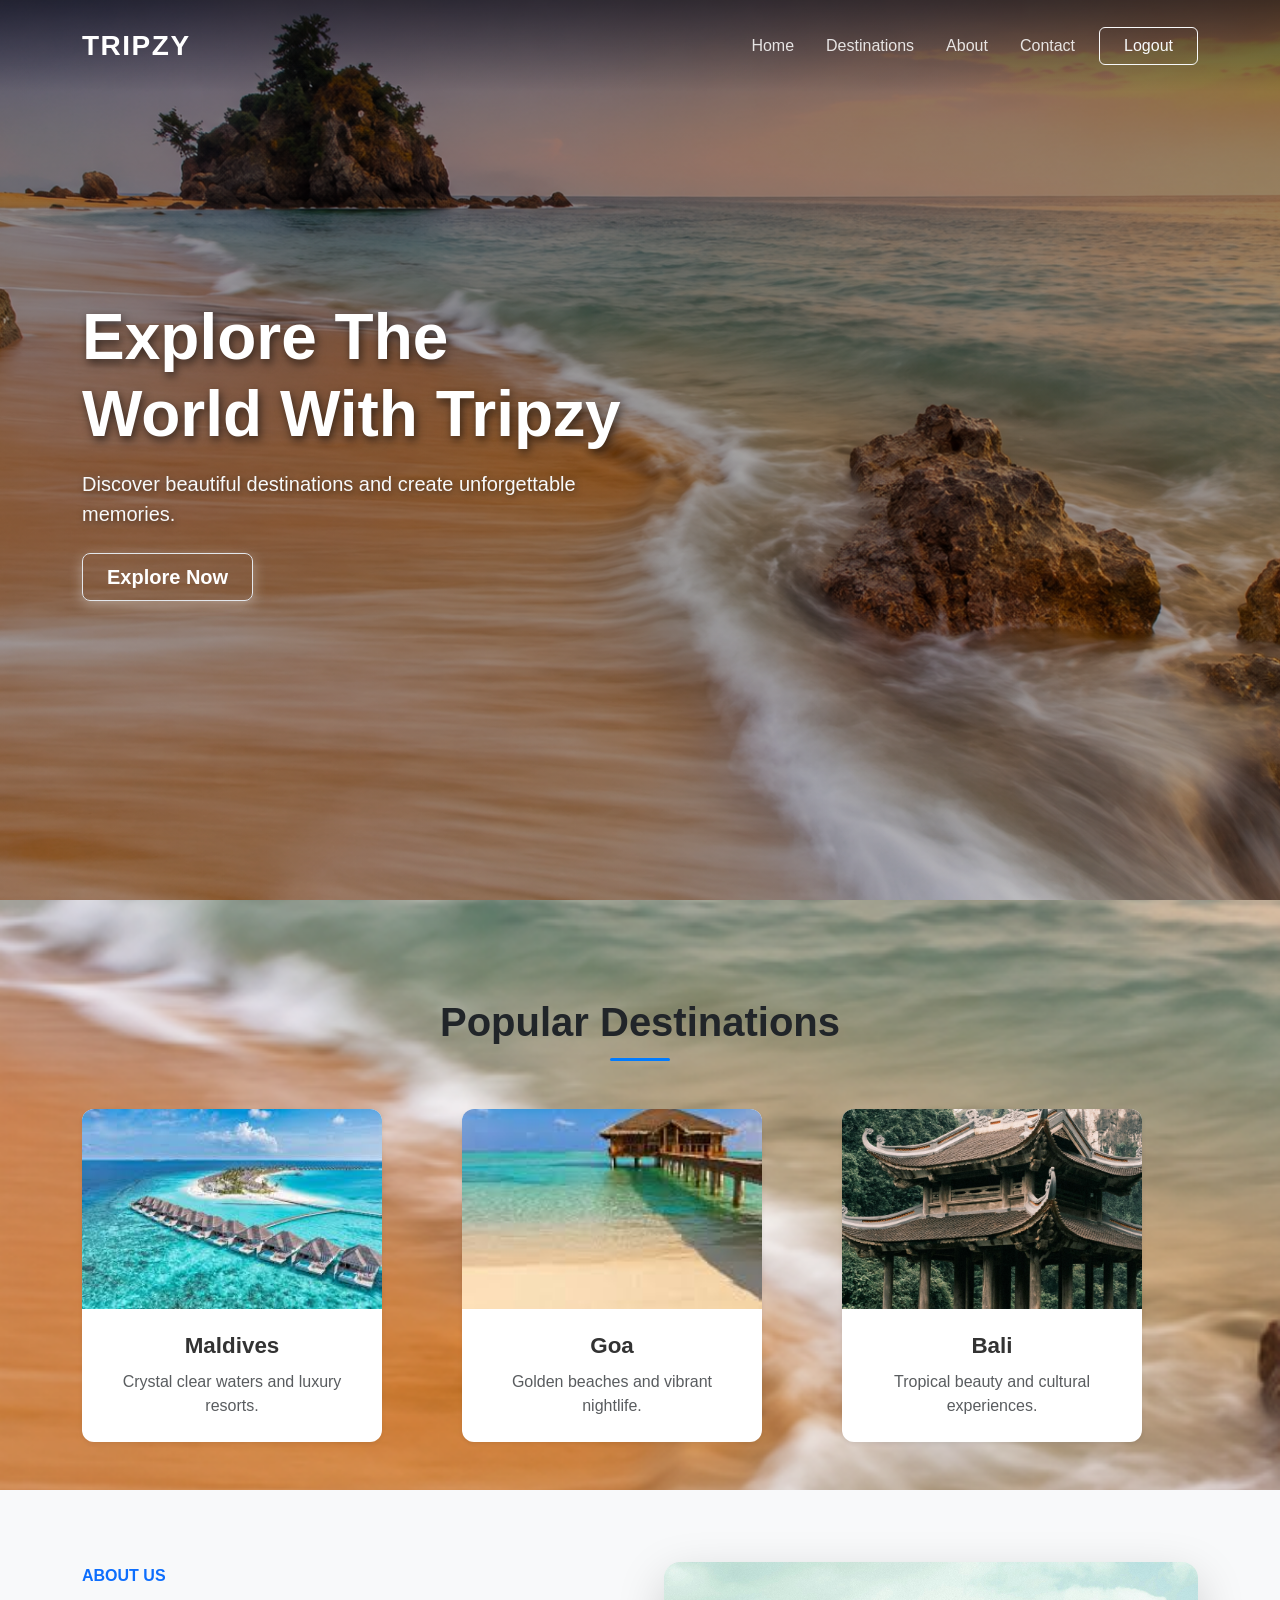
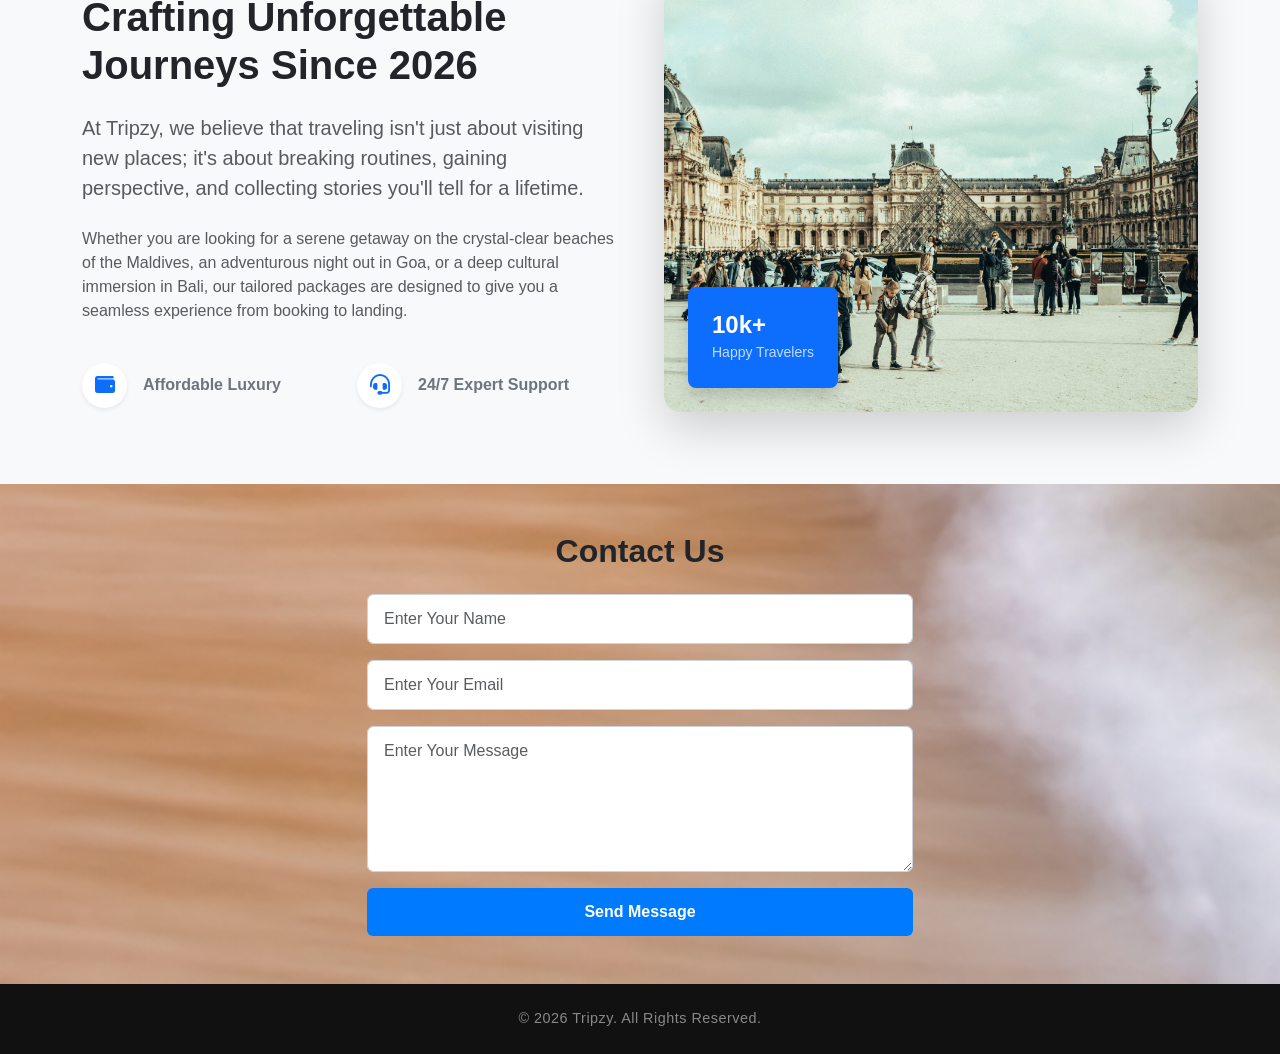
==== index.html @ 9e777485 "fixing 404 error on github" ====
<!DOCTYPE html>
<html lang="en">

<head>
    <meta charset="UTF-8">
    <meta name="viewport" content="width=device-width, initial-scale=1.0">
    <title>Tripzy - Travel App</title>

    <link href="https://cdn.jsdelivr.net/npm/bootstrap@5.3.3/dist/css/bootstrap.min.css" rel="stylesheet">

    <link rel="stylesheet" href="https://cdnjs.cloudflare.com/ajax/libs/font-awesome/6.5.1/css/all.min.css">

    <link rel="stylesheet" href="css/style.css">
</head>

<body class="travel-page">

    <nav class="navbar navbar-expand-lg navbar-dark position-absolute w-100 top-0 start-0 z-3">
        <div class="container">
            <a class="navbar-brand fw-bold fs-3" href="#">TRIPZY</a>
            <button class="navbar-toggler" type="button" data-bs-toggle="collapse" data-bs-target="#navbarNav"
                aria-controls="navbarNav" aria-expanded="false" aria-label="Toggle navigation">
                <span class="navbar-toggler-icon"></span>
            </button>
            <div class="collapse navbar-collapse" id="navbarNav">
                <ul class="navbar-nav ms-auto align-items-center">
                    <li class="nav-item">
                        <a class="nav-link px-3" href="#">Home</a>
                    </li>
                    <li class="nav-item">
                        <a class="nav-link px-3" href="#destinations">Destinations</a>
                    </li>
                    <li class="nav-item">
                        <a class="nav-link px-3" href="#about">About</a>
                    </li>
                    <li class="nav-item">
                        <a class="nav-link px-3" href="#contact">Contact</a>
                    </li>
                    <li class="nav-item ms-lg-2 mt-2 mt-lg-0">
                        <a class="btn btn-outline-light px-4" href="SignIn.html">Logout</a>
                    </li>
                </ul>
            </div>
        </div>
    </nav>

    <main>
        <section class="hero d-flex align-items-center min-vh-100 position-relative">
            <div class="container">
                <div class="row">
                    <div class="col-xl-6 col-lg-8 hero-content text-white">
                        <h1 class="display-3 fw-bold mb-3">Explore The World With Tripzy</h1>
                        <p class="lead mb-4">Discover beautiful destinations and create unforgettable memories.</p>
                        <a href="#destinations" class="btn btn-primary btn-lg px-4 py-2 fw-semibold">Explore Now</a>
                    </div>
                </div>
            </div>
        </section>

        <section id="destinations" class="container py-5">
            <h2 class="text-center fw-bold mb-5 section-title">Popular Destinations</h2>
            <div class="row g-4">
                <div class="col-lg-4 col-md-6">
                    <div class="card h-100 shadow-sm border-0">
                        <img src="images/maldives.jpg" class="card-img-top" alt="Scenic beach resort in Maldives">
                        <div class="card-body text-center p-4">
                            <h5 class="card-title fw-bold">Maldives</h5>
                            <p class="card-text text-muted">Crystal clear waters and luxury resorts.</p>
                        </div>
                    </div>
                </div>
                <div class="col-lg-4 col-md-6">
                    <div class="card h-100 shadow-sm border-0">
                        <img src="images/goa.jpg" class="card-img-top" alt="Sunset beach coastline in Goa">
                        <div class="card-body text-center p-4">
                            <h5 class="card-title fw-bold">Goa</h5>
                            <p class="card-text text-muted">Golden beaches and vibrant nightlife.</p>
                        </div>
                    </div>
                </div>
                <div class="col-lg-4 col-md-6">
                    <div class="card h-100 shadow-sm border-0">
                        <img src="images/bali.jpg" class="card-img-top" alt="Scenic tropical landscape in Bali">
                        <div class="card-body text-center p-4">
                            <h5 class="card-title fw-bold">Bali</h5>
                            <p class="card-text text-muted">Tropical beauty and cultural experiences.</p>
                        </div>
                    </div>
                </div>
            </div>
        </section>

        <section id="about" class="py-5 bg-light">
            <div class="container py-4">
                <div class="row align-items-center g-5">

                    <div class="col-lg-6">
                        <h6 class="text-primary text-uppercase fw-bold mb-2 tracking-wider">About Us</h6>
                        <h2 class="fw-bold mb-4 display-6">Crafting Unforgettable Journeys Since 2026</h2>
                        <p class="text-muted mb-4 lead">
                            At Tripzy, we believe that traveling isn't just about visiting new places; it's about
                            breaking routines, gaining perspective, and collecting stories you'll tell for a lifetime.
                        </p>
                        <p class="text-muted mb-4">
                            Whether you are looking for a serene getaway on the crystal-clear beaches of the Maldives,
                            an adventurous night out in Goa, or a deep cultural immersion in Bali, our tailored packages
                            are designed to give you a seamless experience from booking to landing.
                        </p>

                        <div class="row g-3 mt-2">
                            <div class="col-sm-6 d-flex align-items-center">
                                <div class="bg-white shadow-sm rounded-circle p-2 d-inline-flex justify-content-center align-items-center me-3"
                                    style="width: 45px; height: 45px;">
                                    <i class="fa-solid fa-wallet text-primary fs-5"></i>
                                </div>
                                <span class="fw-semibold text-secondary">Affordable Luxury</span>
                            </div>
                            <div class="col-sm-6 d-flex align-items-center">
                                <div class="bg-white shadow-sm rounded-circle p-2 d-inline-flex justify-content-center align-items-center me-3"
                                    style="width: 45px; height: 45px;">
                                    <i class="fa-solid fa-headset text-primary fs-5"></i>
                                </div>
                                <span class="fw-semibold text-secondary">24/7 Expert Support</span>
                            </div>
                        </div>
                    </div>

                    <div class="col-lg-6">
                        <div class="about-img-wrapper position-relative">
                            <img src="images/about.jpg" class="img-fluid rounded-4 shadow-lg w-100 object-fit-cover"
                                alt="Travelers exploring the world with backpacks" style="height: 450px;">
                            <div
                                class="position-absolute bottom-0 start-0 bg-primary text-white p-4 m-4 rounded-3 shadow d-none d-sm-block">
                                <h4 class="fw-bold mb-0">10k+</h4>
                                <small class="opacity-75">Happy Travelers</small>
                            </div>
                        </div>
                    </div>

                </div>
            </div>
        </section>

        <section id="contact" class="container py-5">
            <h2 class="text-center fw-bold mb-4">Contact Us</h2>
            <div class="row justify-content-center">
                <div class="col-lg-6">
                    <form>
                        <div class="mb-3">
                            <input type="text" class="form-control form-control-lg fs-6" placeholder="Enter Your Name"
                                required>
                        </div>
                        <div class="mb-3">
                            <input type="email" class="form-control form-control-lg fs-6" placeholder="Enter Your Email"
                                required>
                        </div>
                        <div class="mb-3">
                            <textarea class="form-control form-control-lg fs-6" rows="5"
                                placeholder="Enter Your Message" required></textarea>
                        </div>
                        <button type="submit" class="btn btn-primary btn-lg w-100 fs-6 fw-semibold">Send
                            Message</button>
                    </form>
                </div>
            </div>
        </section>
    </main>

    <footer class=" text-white-50 text-center p-4">
        <div class="container">
            <p class="mb-0">© 2026 Tripzy. All Rights Reserved.</p>
        </div>
    </footer>

    <script src="https://cdn.jsdelivr.net/npm/bootstrap@5.3.3/dist/js/bootstrap.bundle.min.js"></script>
</body>

</html>
---- css/style.css ----
* {
    margin: 0;
    padding: 0;
    box-sizing: border-box;
    font-family: Arial, sans-serif;
}

/* BODY */

body {

    min-height: 100vh;
    /* display:flex; */
    justify-content: center;
    align-items: center;
    background: url("../images/signin.png");
    background-size: cover;
    background-position: center;
    background-repeat: no-repeat;
    padding: 20px;
    overflow-x: hidden;

}

.auth-page {
    min-height: 100vh;
    display: flex;
    justify-content: center;
    align-items: center;
}

/* LOGIN + SIGNUP CONTAINER */

.login-container,
.signup-container {

    width: 420px;

    background: rgba(255, 255, 255, 0.08);

    border: 2px solid rgba(255, 255, 255, 0.2);

    backdrop-filter: blur(15px);

    -webkit-backdrop-filter: blur(15px);

    box-shadow: 0 0 30px rgba(0, 0, 0, 0.2);

    color: white;

    border-radius: 20px;

    padding: 35px;

}

/* TITLE */

.login-container h1,
.signup-container h1 {

    text-align: center;

    font-size: 38px;

    margin-bottom: 25px;

    font-weight: bold;

}

/* INPUT BOX */

.input-box {

    position: relative;

    width: 100%;

    margin: 22px 0;

}

/* INPUT FIELD */

.input-box input {

    width: 100%;

    height: 50px;

    background: transparent;

    border: none;

    outline: none;

    border-bottom: 2px solid white;

    font-size: 16px;

    color: white;

    padding: 0 40px 0 10px;

}

/* PLACEHOLDER */

.input-box input::placeholder {

    color: white;

}

/* ICON */

.input-box i {

    position: absolute;

    right: 10px;

    top: 50%;

    transform: translateY(-50%);

    color: white;

    font-size: 18px;

}

/* REMEMBER + FORGOT */

.remember-forgot {

    display: flex;

    justify-content: space-between;

    font-size: 14px;

    margin: 5px 0 20px;

}

.remember-forgot a {

    color: white;

    text-decoration: none;

}

.remember-forgot a:hover {

    text-decoration: underline;

}

/* BUTTON */

.login-btn,
.signup-btn {

    width: 100%;

    height: 45px;

    border: none;

    outline: none;

    border-radius: 30px;

    background: white;

    color: black;

    font-size: 16px;

    font-weight: bold;

    cursor: pointer;

    transition: 0.3s;

    margin-top: 10px;

}

/* BUTTON HOVER */

.login-btn:hover,
.signup-btn:hover {

    background: #f1f1f1;

    transform: scale(1.02);

}

/* REGISTER + LOGIN LINK */

.register-link,
.login-link {

    text-align: center;

    margin-top: 20px;

    font-size: 14px;

}

/* LINKS */

.register-link a,
.login-link a {

    color: white;

    text-decoration: none;

    font-weight: bold;

}

.register-link a:hover,
.login-link a:hover {

    text-decoration: underline;

}

/* ERROR MESSAGE */

.error {

    color: #ffd6d6;

    font-size: 13px;

}

/* MOBILE RESPONSIVE */

@media(max-width:500px) {

    body {

        padding: 15px;

    }

    .login-container,
    .signup-container {

        width: 100%;

        padding: 30px 25px;

    }

    .login-container h1,
    .signup-container h1 {

        font-size: 32px;

    }

}

.travel-page{

    display:block !important;

    min-height:auto !important;

    justify-content:unset !important;

    align-items:unset !important;

    /* background:#f5f5f5 !important; */

    padding:0 !important;
}

/* .hero-container {
    background: linear-gradient(rgba(0, 0, 0, 0.3), rgba(0, 0, 0, 0.2)), 
                url('/images/gni.jpg') no-repeat center center/cover;
    min-height: 100vh;
    color: #ffffff; /
} */


h1.hero-title {
    font-size: 3rem;
    font-weight: 700;
    color: #ffffff; 
    text-shadow: 1px 1px 5px rgba(0, 0, 0, 0.5); 
    margin-bottom: 10px;
}

.hero-subtitle {
    font-size: 1.2rem;
    color: #f0f0f0;
    margin-bottom: 25px; /* Adds space before the button */
}

.section-title {
    font-size: 2.5rem;
    color: #222222; 
    text-align: center;
    margin: 50px 0 30px 0;
}


.explore-btn {
    background-color: #007bff;
    color: white;
    padding: 12px 30px;
    border: none;
    border-radius: 5px;
    font-size: 1rem;
    font-weight: 600;
    cursor: pointer;
    transition: background 0.3s ease;
}

.explore-btn:hover {
    background-color: #0056b3;
}


.cards-container {
    display: flex;
    justify-content: center;
    gap: 25px;
    flex-wrap: wrap;
    padding: 20px;
}

.card {
    background: #ffffff;
    border-radius: 8px;
    box-shadow: 0 4px 15px rgba(0, 0, 0, 0.1);
    overflow: hidden;
    width: 300px;
    text-align: center;
    transition: transform 0.3s ease;
}

.card:hover {
    transform: translateY(-5px); 
}


.card img {
    width: 100%;
    height: 200px;
    object-fit: cover; /* Prevents the image from stretching awkwardly */
    display: block;
}

.card-content {
    padding: 20px;
}

.card-title {
    font-size: 1.4rem;
    color: #333;
    margin-bottom: 10px;
}

.card-description {
    color: #666;
    font-size: 0.95rem;
    line-height: 1.5;
}

.navbar {
    transition: background-color 0.3s ease;
    padding-top: 20px;
    padding-bottom: 20px;
}

.navbar {
    transition: background-color 0.3s ease;
    padding-top: 20px;
    padding-bottom: 20px;
}


.navbar-dark {
    background: linear-gradient(to bottom, rgba(0, 0, 0, 0.5) 0%, rgba(0, 0, 0, 0) 100%);
}

.navbar-brand {
    letter-spacing: 1.5px;
}

.nav-link {
    font-size: 1rem;
    font-weight: 500;
    color: rgba(255, 255, 255, 0.85) !important;
    transition: color 0.25s ease;
}

.nav-link:hover,
.nav-link:focus {
    color: #ffffff !important;
}

.navbar .btn-outline-light {
    border-width: 1.5px;
    font-weight: 500;
    transition: all 0.3s ease;
}

.navbar .btn-outline-light:hover {
    background-color: #ffffff;
    color: #212529 !important;
    transform: translateY(-1px);
}


.hero {

    background: linear-gradient(rgba(0, 0, 0, 0.45), rgba(0, 0, 0, 0.25)), 
                url('../images/signin.png') no-repeat center center;
    background-size: cover;
    background-attachment: fixed; /* Creates a smooth parallax background scroll effect */
}

.hero-content h1 {
    text-shadow: 2px 4px 10px rgba(0, 0, 0, 0.6);
}

.hero-content p {
    color: #f8f9fa !important;
    text-shadow: 1px 2px 6px rgba(0, 0, 0, 0.5);
}

/* Primary "Explore Now" Button adjustments */
.hero .btn-primary {
    background-color: transparent;
    border-color: #e3e7ec;
    box-shadow: 0 4px 14px rgba(233, 235, 237, 0.4);
    transition: all 0.3s ease;
}

.hero .btn-primary:hover {
    background-color: #0056b3;
    border-color: #0056b3;
    transform: translateY(-2px);
    box-shadow: 0 6px 20px rgba(0, 123, 255, 0.5);
}

.section-title {
    position: relative;
    padding-bottom: 15px;
    color: #212529;
}

.section-title::after {
    content: '';
    position: absolute;
    bottom: 0;
    left: 50%;
    transform: translateX(-50%);
    width: 60px;
    height: 3px;
    background-color: #007bff;
    border-radius: 2px;
}

.card {
    border-radius: 12px;
    overflow: hidden; 
    transition: transform 0.3s cubic-bezier(0.25, 1, 0.5, 1), box-shadow 0.3s ease;
}


.card:hover {
    transform: translateY(-8px);
    box-shadow: 0 12px 30px rgba(0, 0, 0, 0.12) !important;
}

.card-img-top {
    height: 240px;
    object-fit: cover; 
    object-position: center;
    transition: transform 0.5s ease;
}

.card:hover .card-img-top {
    transform: scale(1.04); 
}


#about {
    background-color: #f8f9fa !important;
}

.form-control {
    border: 1px solid #ced4da;
    padding: 12px 16px;
    border-radius: 6px;
    transition: border-color 0.2s ease, box-shadow 0.2s ease;
}

.form-control:focus {
    border-color: #007bff;
    box-shadow: 0 0 0 0.25rem rgba(0, 123, 255, 0.15);
    outline: 0;
}

#contact .btn-primary {
    padding-top: 12px;
    padding-bottom: 12px;
    background-color: #007bff;
    border: none;
    border-radius: 6px;
    transition: background 0.25s ease;
}

#contact .btn-primary:hover {
    background-color: #0056b3;
}
footer {
    background-color: #111111;
    font-size: 0.9rem;
    letter-spacing: 0.5px;
}
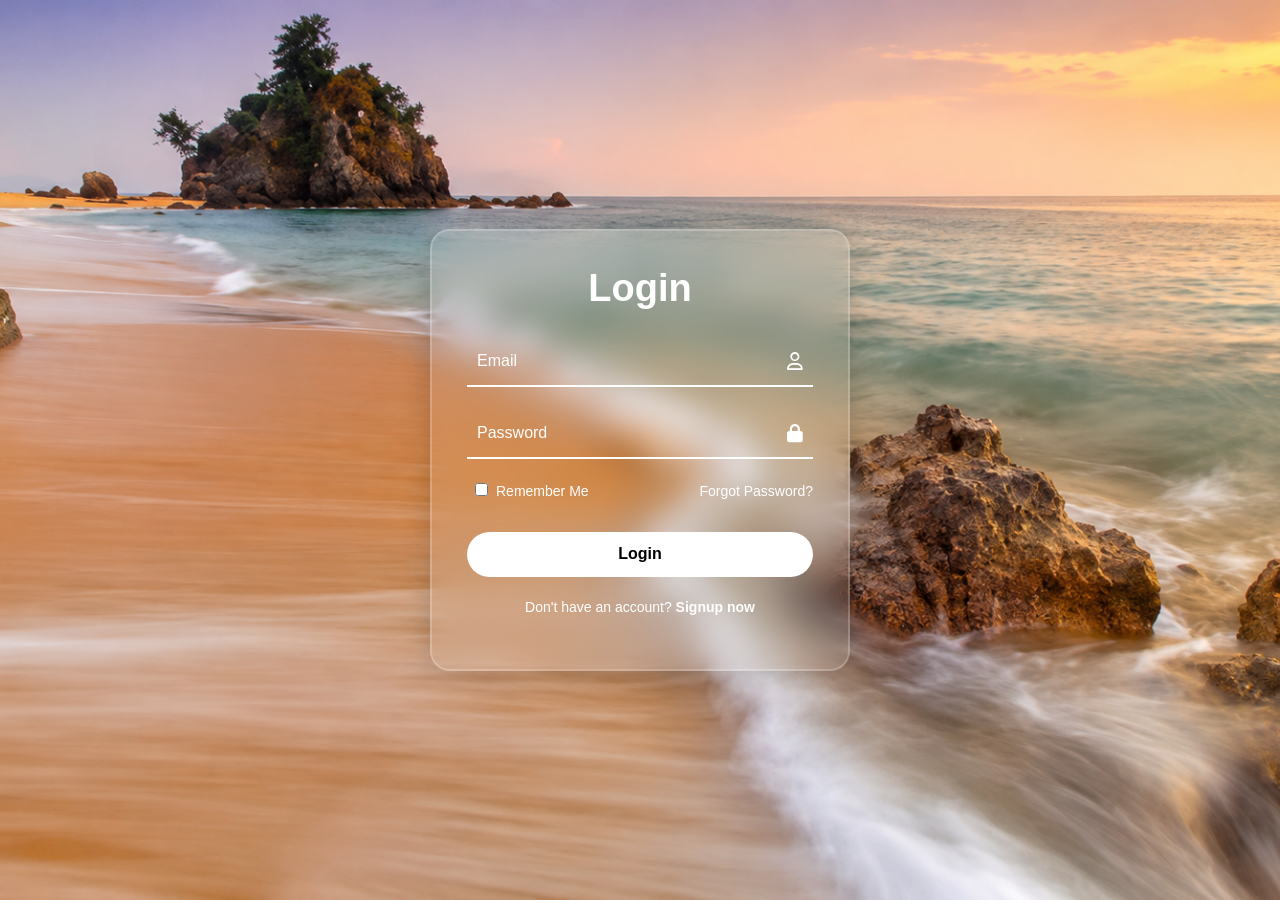
==== commit 76695d57: "getting index.html error" ====
--- a/index.html
+++ b/index.html
@@ -2,177 +2,100 @@
 <html lang="en">
 
 <head>
+
     <meta charset="UTF-8">
+
     <meta name="viewport" content="width=device-width, initial-scale=1.0">
-    <title>Tripzy - Travel App</title>
+
+    <title>Tripzy Login</title>
+
+    <!-- CSS -->
+
+    <link rel="stylesheet" href="css/style.css">
+
+    <!-- Bootstrap -->
 
     <link href="https://cdn.jsdelivr.net/npm/bootstrap@5.3.3/dist/css/bootstrap.min.css" rel="stylesheet">
 
+    <!-- Icons -->
+
     <link rel="stylesheet" href="https://cdnjs.cloudflare.com/ajax/libs/font-awesome/6.5.1/css/all.min.css">
 
-    <link rel="stylesheet" href="css/style.css">
 </head>
 
-<body class="travel-page">
+<body class="auth-page">
 
-    <nav class="navbar navbar-expand-lg navbar-dark position-absolute w-100 top-0 start-0 z-3">
-        <div class="container">
-            <a class="navbar-brand fw-bold fs-3" href="#">TRIPZY</a>
-            <button class="navbar-toggler" type="button" data-bs-toggle="collapse" data-bs-target="#navbarNav"
-                aria-controls="navbarNav" aria-expanded="false" aria-label="Toggle navigation">
-                <span class="navbar-toggler-icon"></span>
+    <!-- LOGIN CONTAINER -->
+
+    <div class="login-container">
+
+        <form id="signinForm">
+
+            <h1>Login</h1>
+
+            <!-- EMAIL -->
+
+            <div class="input-box">
+
+                <input type="email" id="signinEmail" placeholder="Email">
+
+                <i class="fa-regular fa-user"></i>
+
+            </div>
+
+            <small id="emailError" class="error"></small>
+
+            <!-- PASSWORD -->
+
+            <div class="input-box">
+
+                <input type="password" id="signinPassword" placeholder="Password">
+
+                <i class="fa-solid fa-lock"></i>
+
+            </div>
+
+            <small id="passwordError" class="error"></small>
+
+            <!-- REMEMBER -->
+
+            <div class="remember-forgot">
+                <label> <input type="checkbox" class="mx-2">Remember Me </label>
+                <a href="#"> Forgot Password?</a>
+            </div>
+
+            <!-- BUTTON -->
+
+            <button type="submit" class="login-btn">Login
+
             </button>
-            <div class="collapse navbar-collapse" id="navbarNav">
-                <ul class="navbar-nav ms-auto align-items-center">
-                    <li class="nav-item">
-                        <a class="nav-link px-3" href="#">Home</a>
-                    </li>
-                    <li class="nav-item">
-                        <a class="nav-link px-3" href="#destinations">Destinations</a>
-                    </li>
-                    <li class="nav-item">
-                        <a class="nav-link px-3" href="#about">About</a>
-                    </li>
-                    <li class="nav-item">
-                        <a class="nav-link px-3" href="#contact">Contact</a>
-                    </li>
-                    <li class="nav-item ms-lg-2 mt-2 mt-lg-0">
-                        <a class="btn btn-outline-light px-4" href="SignIn.html">Logout</a>
-                    </li>
-                </ul>
+
+            <!-- SIGNUP -->
+
+            <div class="register-link">
+
+                <p>
+
+                    Don't have an account?
+
+                    <a href="signup.html">
+
+                        Signup now
+
+                    </a>
+
+                </p>
+
             </div>
-        </div>
-    </nav>
 
-    <main>
-        <section class="hero d-flex align-items-center min-vh-100 position-relative">
-            <div class="container">
-                <div class="row">
-                    <div class="col-xl-6 col-lg-8 hero-content text-white">
-                        <h1 class="display-3 fw-bold mb-3">Explore The World With Tripzy</h1>
-                        <p class="lead mb-4">Discover beautiful destinations and create unforgettable memories.</p>
-                        <a href="#destinations" class="btn btn-primary btn-lg px-4 py-2 fw-semibold">Explore Now</a>
-                    </div>
-                </div>
-            </div>
-        </section>
+        </form>
 
-        <section id="destinations" class="container py-5">
-            <h2 class="text-center fw-bold mb-5 section-title">Popular Destinations</h2>
-            <div class="row g-4">
-                <div class="col-lg-4 col-md-6">
-                    <div class="card h-100 shadow-sm border-0">
-                        <img src="images/maldives.jpg" class="card-img-top" alt="Scenic beach resort in Maldives">
-                        <div class="card-body text-center p-4">
-                            <h5 class="card-title fw-bold">Maldives</h5>
-                            <p class="card-text text-muted">Crystal clear waters and luxury resorts.</p>
-                        </div>
-                    </div>
-                </div>
-                <div class="col-lg-4 col-md-6">
-                    <div class="card h-100 shadow-sm border-0">
-                        <img src="images/goa.jpg" class="card-img-top" alt="Sunset beach coastline in Goa">
-                        <div class="card-body text-center p-4">
-                            <h5 class="card-title fw-bold">Goa</h5>
-                            <p class="card-text text-muted">Golden beaches and vibrant nightlife.</p>
-                        </div>
-                    </div>
-                </div>
-                <div class="col-lg-4 col-md-6">
-                    <div class="card h-100 shadow-sm border-0">
-                        <img src="images/bali.jpg" class="card-img-top" alt="Scenic tropical landscape in Bali">
-                        <div class="card-body text-center p-4">
-                            <h5 class="card-title fw-bold">Bali</h5>
-                            <p class="card-text text-muted">Tropical beauty and cultural experiences.</p>
-                        </div>
-                    </div>
-                </div>
-            </div>
-        </section>
+    </div>
 
-        <section id="about" class="py-5 bg-light">
-            <div class="container py-4">
-                <div class="row align-items-center g-5">
+    <!-- JS -->
 
-                    <div class="col-lg-6">
-                        <h6 class="text-primary text-uppercase fw-bold mb-2 tracking-wider">About Us</h6>
-                        <h2 class="fw-bold mb-4 display-6">Crafting Unforgettable Journeys Since 2026</h2>
-                        <p class="text-muted mb-4 lead">
-                            At Tripzy, we believe that traveling isn't just about visiting new places; it's about
-                            breaking routines, gaining perspective, and collecting stories you'll tell for a lifetime.
-                        </p>
-                        <p class="text-muted mb-4">
-                            Whether you are looking for a serene getaway on the crystal-clear beaches of the Maldives,
-                            an adventurous night out in Goa, or a deep cultural immersion in Bali, our tailored packages
-                            are designed to give you a seamless experience from booking to landing.
-                        </p>
+    <script src="js/index.js"></script>
 
-                        <div class="row g-3 mt-2">
-                            <div class="col-sm-6 d-flex align-items-center">
-                                <div class="bg-white shadow-sm rounded-circle p-2 d-inline-flex justify-content-center align-items-center me-3"
-                                    style="width: 45px; height: 45px;">
-                                    <i class="fa-solid fa-wallet text-primary fs-5"></i>
-                                </div>
-                                <span class="fw-semibold text-secondary">Affordable Luxury</span>
-                            </div>
-                            <div class="col-sm-6 d-flex align-items-center">
-                                <div class="bg-white shadow-sm rounded-circle p-2 d-inline-flex justify-content-center align-items-center me-3"
-                                    style="width: 45px; height: 45px;">
-                                    <i class="fa-solid fa-headset text-primary fs-5"></i>
-                                </div>
-                                <span class="fw-semibold text-secondary">24/7 Expert Support</span>
-                            </div>
-                        </div>
-                    </div>
-
-                    <div class="col-lg-6">
-                        <div class="about-img-wrapper position-relative">
-                            <img src="images/about.jpg" class="img-fluid rounded-4 shadow-lg w-100 object-fit-cover"
-                                alt="Travelers exploring the world with backpacks" style="height: 450px;">
-                            <div
-                                class="position-absolute bottom-0 start-0 bg-primary text-white p-4 m-4 rounded-3 shadow d-none d-sm-block">
-                                <h4 class="fw-bold mb-0">10k+</h4>
-                                <small class="opacity-75">Happy Travelers</small>
-                            </div>
-                        </div>
-                    </div>
-
-                </div>
-            </div>
-        </section>
-
-        <section id="contact" class="container py-5">
-            <h2 class="text-center fw-bold mb-4">Contact Us</h2>
-            <div class="row justify-content-center">
-                <div class="col-lg-6">
-                    <form>
-                        <div class="mb-3">
-                            <input type="text" class="form-control form-control-lg fs-6" placeholder="Enter Your Name"
-                                required>
-                        </div>
-                        <div class="mb-3">
-                            <input type="email" class="form-control form-control-lg fs-6" placeholder="Enter Your Email"
-                                required>
-                        </div>
-                        <div class="mb-3">
-                            <textarea class="form-control form-control-lg fs-6" rows="5"
-                                placeholder="Enter Your Message" required></textarea>
-                        </div>
-                        <button type="submit" class="btn btn-primary btn-lg w-100 fs-6 fw-semibold">Send
-                            Message</button>
-                    </form>
-                </div>
-            </div>
-        </section>
-    </main>
-
-    <footer class=" text-white-50 text-center p-4">
-        <div class="container">
-            <p class="mb-0">© 2026 Tripzy. All Rights Reserved.</p>
-        </div>
-    </footer>
-
-    <script src="https://cdn.jsdelivr.net/npm/bootstrap@5.3.3/dist/js/bootstrap.bundle.min.js"></script>
 </body>
 
 </html>
